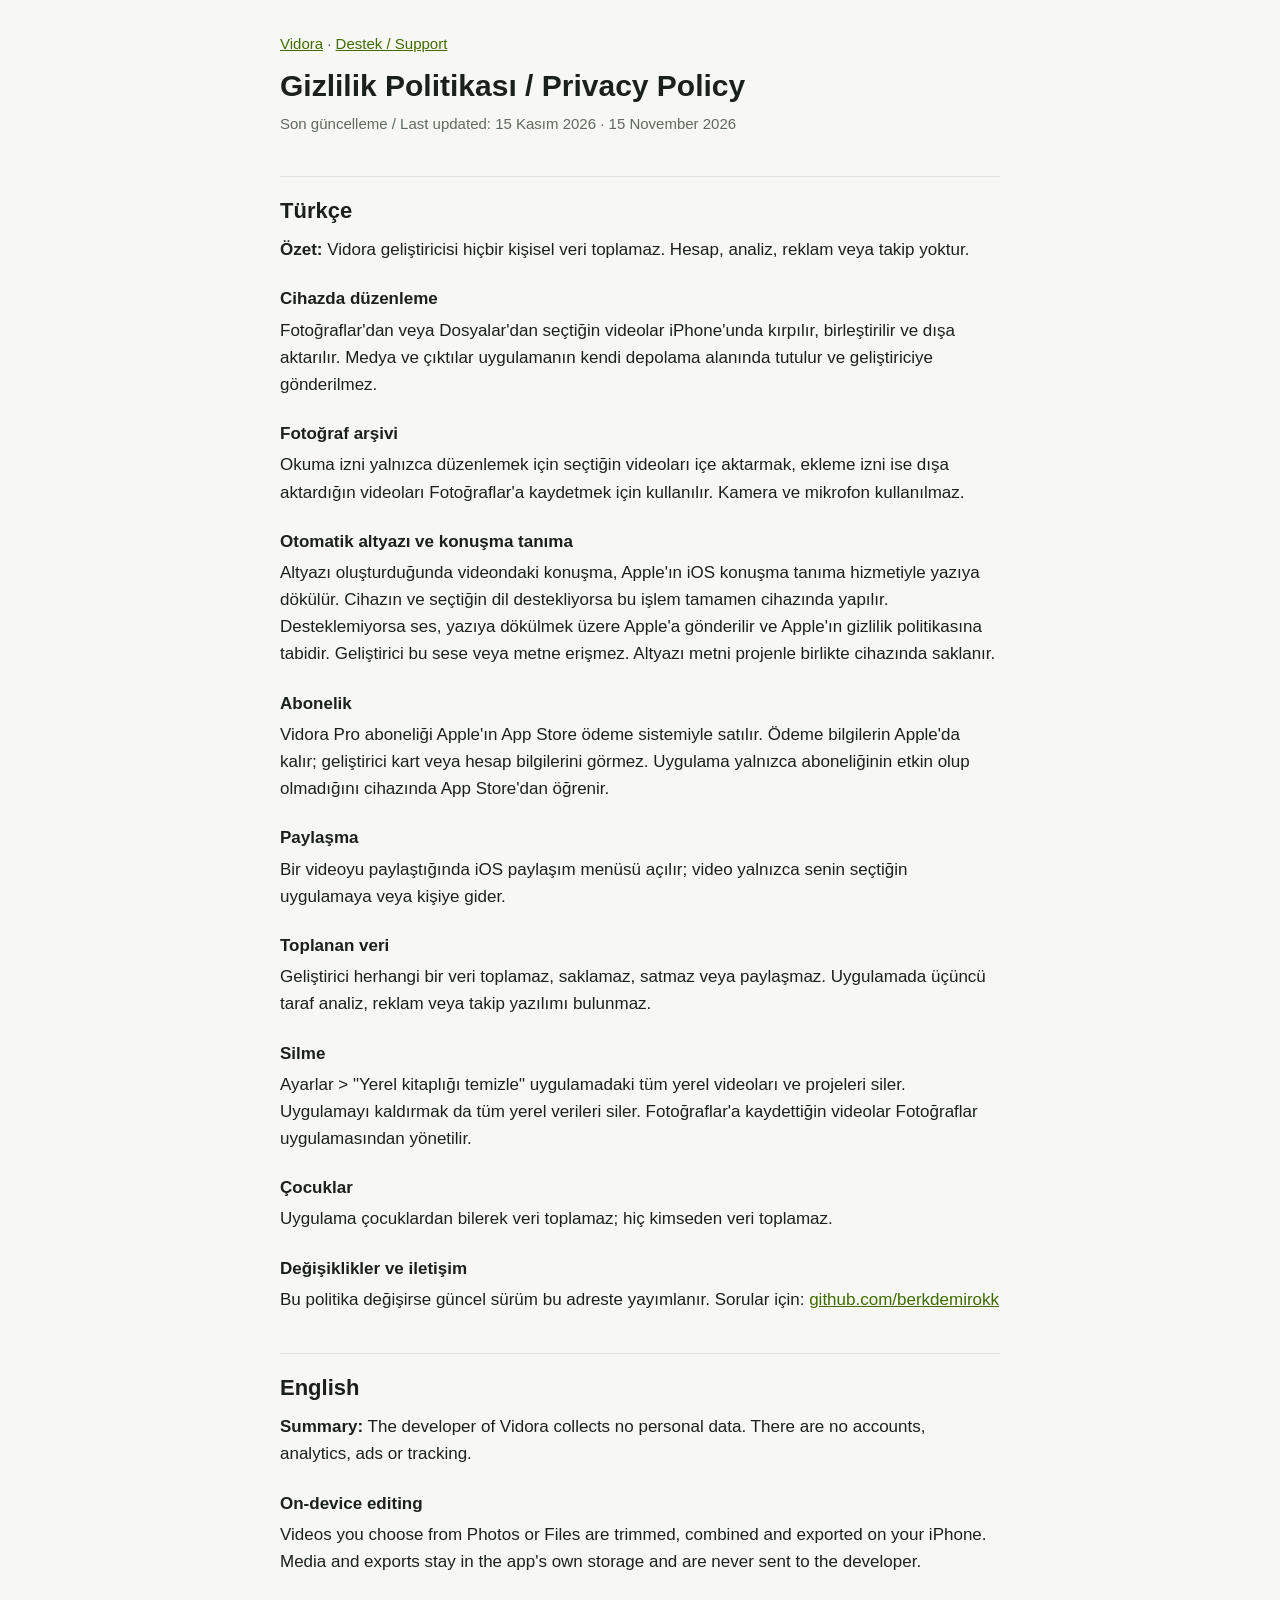
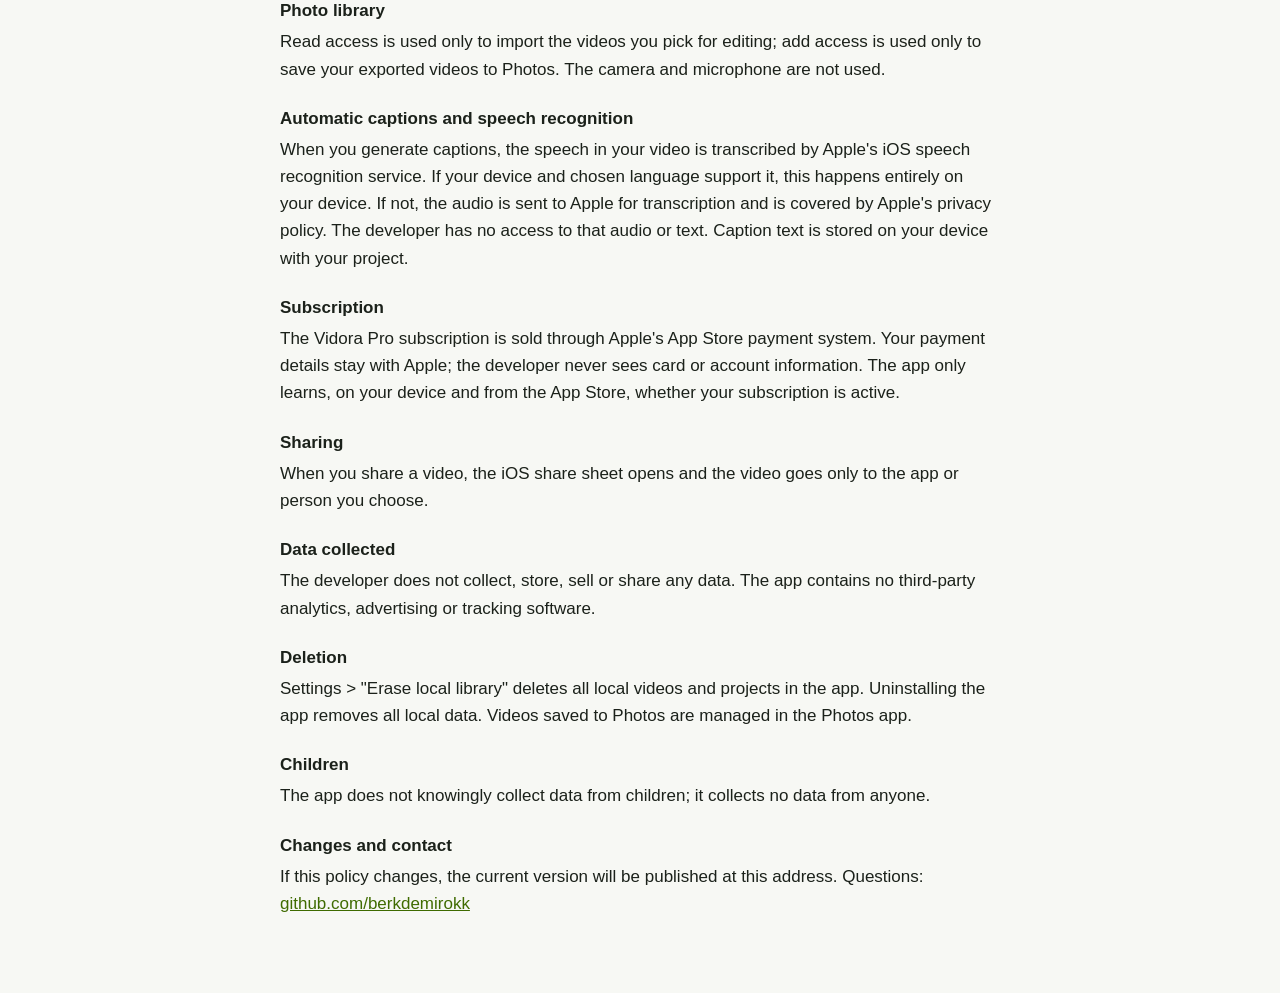
==== vidora/privacy/index.html @ 3f69907d "Add Vidora landing, privacy policy and support pages Co-Authored-By: Claude Fable 5.2 <noreply@anthr" ====
<!doctype html>
<html lang="tr">
<head>
<meta charset="utf-8">
<meta name="viewport" content="width=device-width, initial-scale=1">
<title>Vidora – Gizlilik Politikası / Privacy Policy</title>
<link rel="stylesheet" href="../style.css">
</head>
<body>
<main>
<p class="nav"><a href="../">Vidora</a> · <a href="../support/">Destek / Support</a></p>
<h1>Gizlilik Politikası / Privacy Policy</h1>
<p class="muted">Son güncelleme / Last updated: 15 Kasım 2026 · 15 November 2026</p>

<h2 id="tr">Türkçe</h2>
<p><strong>Özet:</strong> Vidora geliştiricisi hiçbir kişisel veri toplamaz. Hesap, analiz, reklam veya takip yoktur.</p>
<h3>Cihazda düzenleme</h3>
<p>Fotoğraflar'dan veya Dosyalar'dan seçtiğin videolar iPhone'unda kırpılır, birleştirilir ve dışa aktarılır. Medya ve çıktılar uygulamanın kendi depolama alanında tutulur ve geliştiriciye gönderilmez.</p>
<h3>Fotoğraf arşivi</h3>
<p>Okuma izni yalnızca düzenlemek için seçtiğin videoları içe aktarmak, ekleme izni ise dışa aktardığın videoları Fotoğraflar'a kaydetmek için kullanılır. Kamera ve mikrofon kullanılmaz.</p>
<h3>Otomatik altyazı ve konuşma tanıma</h3>
<p>Altyazı oluşturduğunda videondaki konuşma, Apple'ın iOS konuşma tanıma hizmetiyle yazıya dökülür. Cihazın ve seçtiğin dil destekliyorsa bu işlem tamamen cihazında yapılır. Desteklemiyorsa ses, yazıya dökülmek üzere Apple'a gönderilir ve Apple'ın gizlilik politikasına tabidir. Geliştirici bu sese veya metne erişmez. Altyazı metni projenle birlikte cihazında saklanır.</p>
<h3>Abonelik</h3>
<p>Vidora Pro aboneliği Apple'ın App Store ödeme sistemiyle satılır. Ödeme bilgilerin Apple'da kalır; geliştirici kart veya hesap bilgilerini görmez. Uygulama yalnızca aboneliğinin etkin olup olmadığını cihazında App Store'dan öğrenir.</p>
<h3>Paylaşma</h3>
<p>Bir videoyu paylaştığında iOS paylaşım menüsü açılır; video yalnızca senin seçtiğin uygulamaya veya kişiye gider.</p>
<h3>Toplanan veri</h3>
<p>Geliştirici herhangi bir veri toplamaz, saklamaz, satmaz veya paylaşmaz. Uygulamada üçüncü taraf analiz, reklam veya takip yazılımı bulunmaz.</p>
<h3>Silme</h3>
<p>Ayarlar &gt; "Yerel kitaplığı temizle" uygulamadaki tüm yerel videoları ve projeleri siler. Uygulamayı kaldırmak da tüm yerel verileri siler. Fotoğraflar'a kaydettiğin videolar Fotoğraflar uygulamasından yönetilir.</p>
<h3>Çocuklar</h3>
<p>Uygulama çocuklardan bilerek veri toplamaz; hiç kimseden veri toplamaz.</p>
<h3>Değişiklikler ve iletişim</h3>
<p>Bu politika değişirse güncel sürüm bu adreste yayımlanır. Sorular için: <a href="https://github.com/berkdemirokk">github.com/berkdemirokk</a></p>

<h2 id="en">English</h2>
<p><strong>Summary:</strong> The developer of Vidora collects no personal data. There are no accounts, analytics, ads or tracking.</p>
<h3>On-device editing</h3>
<p>Videos you choose from Photos or Files are trimmed, combined and exported on your iPhone. Media and exports stay in the app's own storage and are never sent to the developer.</p>
<h3>Photo library</h3>
<p>Read access is used only to import the videos you pick for editing; add access is used only to save your exported videos to Photos. The camera and microphone are not used.</p>
<h3>Automatic captions and speech recognition</h3>
<p>When you generate captions, the speech in your video is transcribed by Apple's iOS speech recognition service. If your device and chosen language support it, this happens entirely on your device. If not, the audio is sent to Apple for transcription and is covered by Apple's privacy policy. The developer has no access to that audio or text. Caption text is stored on your device with your project.</p>
<h3>Subscription</h3>
<p>The Vidora Pro subscription is sold through Apple's App Store payment system. Your payment details stay with Apple; the developer never sees card or account information. The app only learns, on your device and from the App Store, whether your subscription is active.</p>
<h3>Sharing</h3>
<p>When you share a video, the iOS share sheet opens and the video goes only to the app or person you choose.</p>
<h3>Data collected</h3>
<p>The developer does not collect, store, sell or share any data. The app contains no third-party analytics, advertising or tracking software.</p>
<h3>Deletion</h3>
<p>Settings &gt; "Erase local library" deletes all local videos and projects in the app. Uninstalling the app removes all local data. Videos saved to Photos are managed in the Photos app.</p>
<h3>Children</h3>
<p>The app does not knowingly collect data from children; it collects no data from anyone.</p>
<h3>Changes and contact</h3>
<p>If this policy changes, the current version will be published at this address. Questions: <a href="https://github.com/berkdemirokk">github.com/berkdemirokk</a></p>
</main>
</body>
</html>
---- vidora/style.css ----
:root { color-scheme: light dark; }
body {
  margin: 0;
  font: 17px/1.6 -apple-system, BlinkMacSystemFont, "Segoe UI", Roboto, sans-serif;
  background: #131713;
  color: #e9efe6;
}
main { max-width: 720px; margin: 0 auto; padding: 32px 20px 64px; }
h1 { font-size: 30px; line-height: 1.2; margin: 12px 0 8px; }
h2 { font-size: 22px; margin: 40px 0 8px; padding-top: 16px; border-top: 1px solid #2c362c; }
h3 { font-size: 17px; margin: 22px 0 4px; }
p, dd { margin: 0 0 12px; }
dt { font-weight: 600; margin-top: 14px; }
dd { margin-left: 0; color: #c4cfc0; }
a { color: #b6e36a; }
.muted, .nav { color: #9aa795; font-size: 15px; }
@media (prefers-color-scheme: light) {
  body { background: #f7f8f4; color: #1b211a; }
  h2 { border-top-color: #dfe4d8; }
  dd { color: #444d42; }
  a { color: #3f6b00; }
  .muted, .nav { color: #5f6a5c; }
}
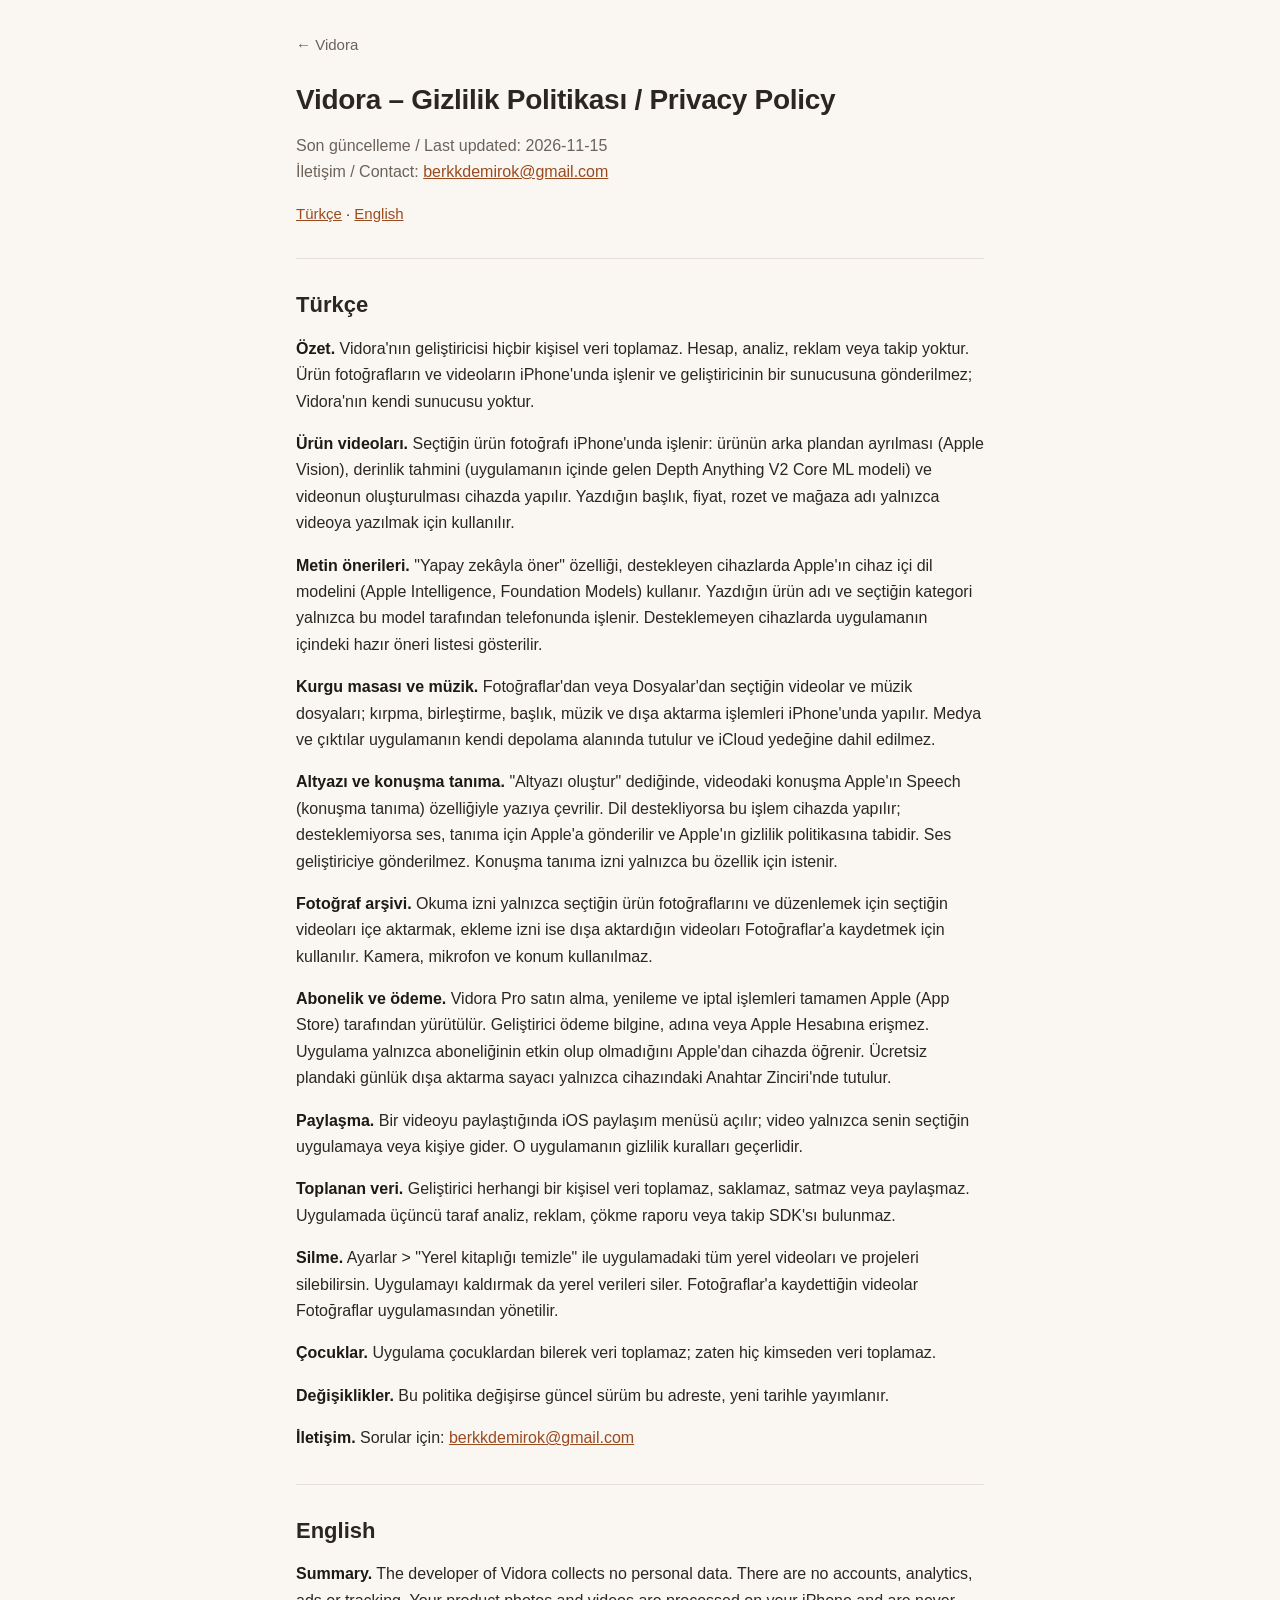
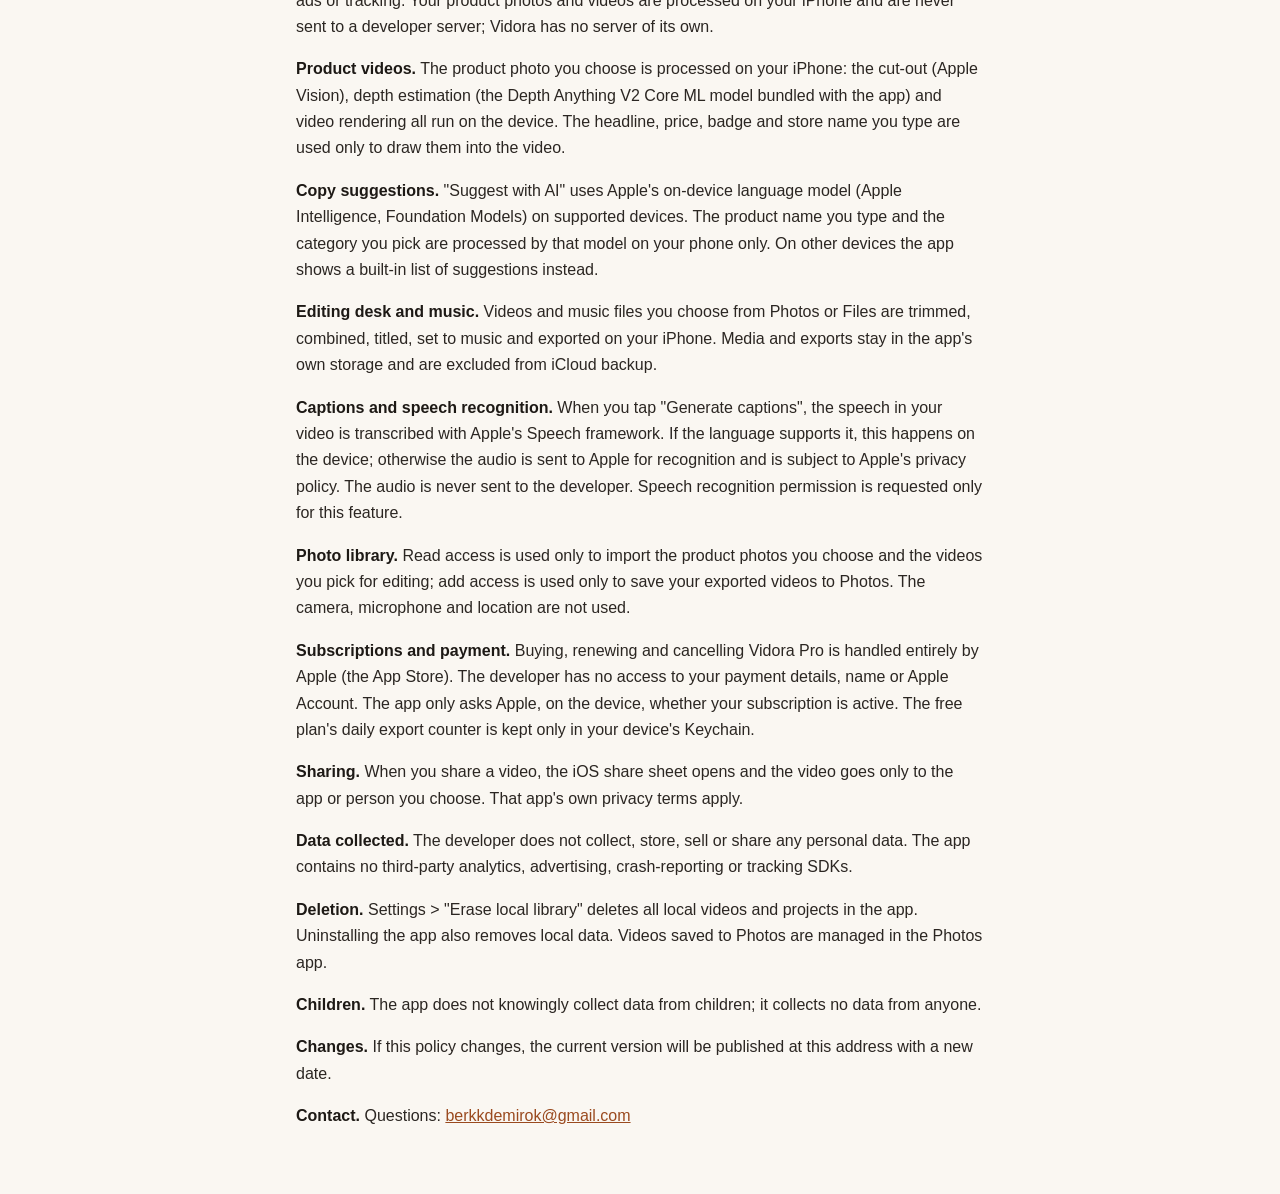
==== commit 39a1005c: "Update Vidora privacy and support pages for the product video version Covers on-device product photo" ====
--- a/vidora/privacy/index.html
+++ b/vidora/privacy/index.html
@@ -3,56 +3,98 @@
 <head>
 <meta charset="utf-8">
 <meta name="viewport" content="width=device-width, initial-scale=1">
-<title>Vidora – Gizlilik Politikası / Privacy Policy</title>
-<link rel="stylesheet" href="../style.css">
+<title>Gizlilik Politikası / Privacy Policy – Vidora</title>
+<meta name="description" content="Vidora gizlilik politikası / Vidora privacy policy">
+<style>
+  :root { --bg: #faf7f2; --text: #2b2622; --muted: #6b625a; --line: #e6dfd5; --accent: #9a4a1f; }
+  * { box-sizing: border-box; }
+  html { -webkit-text-size-adjust: 100%; }
+  body { margin: 0; background: var(--bg); color: var(--text); font: 16px/1.65 -apple-system, BlinkMacSystemFont, "Segoe UI", Roboto, "Helvetica Neue", Arial, sans-serif; }
+  main { max-width: 720px; margin: 0 auto; padding: 32px 16px 48px; overflow-wrap: break-word; }
+  .home { display: inline-block; margin-bottom: 24px; color: var(--muted); text-decoration: none; font-size: 0.9375rem; }
+  .home:hover { color: var(--accent); }
+  h1 { font-size: 1.75rem; line-height: 1.25; margin: 0 0 16px; letter-spacing: -0.01em; }
+  h2 { font-size: 1.375rem; line-height: 1.3; margin: 0 0 16px; }
+  .meta { color: var(--muted); margin: 0; }
+  hr { border: 0; border-top: 1px solid var(--line); margin: 32px 0; }
+  p { margin: 0 0 16px; }
+  strong { color: #1d1915; }
+  a { color: var(--accent); }
+  .lang-nav { margin: 16px 0 0; font-size: 0.9375rem; }
+</style>
 </head>
 <body>
 <main>
-<p class="nav"><a href="../">Vidora</a> · <a href="../support/">Destek / Support</a></p>
-<h1>Gizlilik Politikası / Privacy Policy</h1>
-<p class="muted">Son güncelleme / Last updated: 15 Kasım 2026 · 15 November 2026</p>
+  <a class="home" href="../">&larr; Vidora</a>
 
-<h2 id="tr">Türkçe</h2>
-<p><strong>Özet:</strong> Vidora geliştiricisi hiçbir kişisel veri toplamaz. Hesap, analiz, reklam veya takip yoktur.</p>
-<h3>Cihazda düzenleme</h3>
-<p>Fotoğraflar'dan veya Dosyalar'dan seçtiğin videolar iPhone'unda kırpılır, birleştirilir ve dışa aktarılır. Medya ve çıktılar uygulamanın kendi depolama alanında tutulur ve geliştiriciye gönderilmez.</p>
-<h3>Fotoğraf arşivi</h3>
-<p>Okuma izni yalnızca düzenlemek için seçtiğin videoları içe aktarmak, ekleme izni ise dışa aktardığın videoları Fotoğraflar'a kaydetmek için kullanılır. Kamera ve mikrofon kullanılmaz.</p>
-<h3>Otomatik altyazı ve konuşma tanıma</h3>
-<p>Altyazı oluşturduğunda videondaki konuşma, Apple'ın iOS konuşma tanıma hizmetiyle yazıya dökülür. Cihazın ve seçtiğin dil destekliyorsa bu işlem tamamen cihazında yapılır. Desteklemiyorsa ses, yazıya dökülmek üzere Apple'a gönderilir ve Apple'ın gizlilik politikasına tabidir. Geliştirici bu sese veya metne erişmez. Altyazı metni projenle birlikte cihazında saklanır.</p>
-<h3>Abonelik</h3>
-<p>Vidora Pro aboneliği Apple'ın App Store ödeme sistemiyle satılır. Ödeme bilgilerin Apple'da kalır; geliştirici kart veya hesap bilgilerini görmez. Uygulama yalnızca aboneliğinin etkin olup olmadığını cihazında App Store'dan öğrenir.</p>
-<h3>Paylaşma</h3>
-<p>Bir videoyu paylaştığında iOS paylaşım menüsü açılır; video yalnızca senin seçtiğin uygulamaya veya kişiye gider.</p>
-<h3>Toplanan veri</h3>
-<p>Geliştirici herhangi bir veri toplamaz, saklamaz, satmaz veya paylaşmaz. Uygulamada üçüncü taraf analiz, reklam veya takip yazılımı bulunmaz.</p>
-<h3>Silme</h3>
-<p>Ayarlar &gt; "Yerel kitaplığı temizle" uygulamadaki tüm yerel videoları ve projeleri siler. Uygulamayı kaldırmak da tüm yerel verileri siler. Fotoğraflar'a kaydettiğin videolar Fotoğraflar uygulamasından yönetilir.</p>
-<h3>Çocuklar</h3>
-<p>Uygulama çocuklardan bilerek veri toplamaz; hiç kimseden veri toplamaz.</p>
-<h3>Değişiklikler ve iletişim</h3>
-<p>Bu politika değişirse güncel sürüm bu adreste yayımlanır. Sorular için: <a href="https://github.com/berkdemirokk">github.com/berkdemirokk</a></p>
+  <h1>Vidora – Gizlilik Politikası / Privacy Policy</h1>
+  <p class="meta">Son güncelleme / Last updated: 2026-11-15<br>
+  İletişim / Contact: <a href="mailto:berkkdemirok@gmail.com">berkkdemirok@gmail.com</a></p>
+  <p class="lang-nav"><a href="#tr">Türkçe</a> · <a href="#en">English</a></p>
 
-<h2 id="en">English</h2>
-<p><strong>Summary:</strong> The developer of Vidora collects no personal data. There are no accounts, analytics, ads or tracking.</p>
-<h3>On-device editing</h3>
-<p>Videos you choose from Photos or Files are trimmed, combined and exported on your iPhone. Media and exports stay in the app's own storage and are never sent to the developer.</p>
-<h3>Photo library</h3>
-<p>Read access is used only to import the videos you pick for editing; add access is used only to save your exported videos to Photos. The camera and microphone are not used.</p>
-<h3>Automatic captions and speech recognition</h3>
-<p>When you generate captions, the speech in your video is transcribed by Apple's iOS speech recognition service. If your device and chosen language support it, this happens entirely on your device. If not, the audio is sent to Apple for transcription and is covered by Apple's privacy policy. The developer has no access to that audio or text. Caption text is stored on your device with your project.</p>
-<h3>Subscription</h3>
-<p>The Vidora Pro subscription is sold through Apple's App Store payment system. Your payment details stay with Apple; the developer never sees card or account information. The app only learns, on your device and from the App Store, whether your subscription is active.</p>
-<h3>Sharing</h3>
-<p>When you share a video, the iOS share sheet opens and the video goes only to the app or person you choose.</p>
-<h3>Data collected</h3>
-<p>The developer does not collect, store, sell or share any data. The app contains no third-party analytics, advertising or tracking software.</p>
-<h3>Deletion</h3>
-<p>Settings &gt; "Erase local library" deletes all local videos and projects in the app. Uninstalling the app removes all local data. Videos saved to Photos are managed in the Photos app.</p>
-<h3>Children</h3>
-<p>The app does not knowingly collect data from children; it collects no data from anyone.</p>
-<h3>Changes and contact</h3>
-<p>If this policy changes, the current version will be published at this address. Questions: <a href="https://github.com/berkdemirokk">github.com/berkdemirokk</a></p>
+  <hr>
+
+  <section id="tr" lang="tr">
+    <h2>Türkçe</h2>
+
+    <p><strong>Özet.</strong> Vidora'nın geliştiricisi hiçbir kişisel veri toplamaz. Hesap, analiz, reklam veya takip yoktur. Ürün fotoğrafların ve videoların iPhone'unda işlenir ve geliştiricinin bir sunucusuna gönderilmez; Vidora'nın kendi sunucusu yoktur.</p>
+
+    <p><strong>Ürün videoları.</strong> Seçtiğin ürün fotoğrafı iPhone'unda işlenir: ürünün arka plandan ayrılması (Apple Vision), derinlik tahmini (uygulamanın içinde gelen Depth Anything V2 Core ML modeli) ve videonun oluşturulması cihazda yapılır. Yazdığın başlık, fiyat, rozet ve mağaza adı yalnızca videoya yazılmak için kullanılır.</p>
+
+    <p><strong>Metin önerileri.</strong> "Yapay zekâyla öner" özelliği, destekleyen cihazlarda Apple'ın cihaz içi dil modelini (Apple Intelligence, Foundation Models) kullanır. Yazdığın ürün adı ve seçtiğin kategori yalnızca bu model tarafından telefonunda işlenir. Desteklemeyen cihazlarda uygulamanın içindeki hazır öneri listesi gösterilir.</p>
+
+    <p><strong>Kurgu masası ve müzik.</strong> Fotoğraflar'dan veya Dosyalar'dan seçtiğin videolar ve müzik dosyaları; kırpma, birleştirme, başlık, müzik ve dışa aktarma işlemleri iPhone'unda yapılır. Medya ve çıktılar uygulamanın kendi depolama alanında tutulur ve iCloud yedeğine dahil edilmez.</p>
+
+    <p><strong>Altyazı ve konuşma tanıma.</strong> "Altyazı oluştur" dediğinde, videodaki konuşma Apple'ın Speech (konuşma tanıma) özelliğiyle yazıya çevrilir. Dil destekliyorsa bu işlem cihazda yapılır; desteklemiyorsa ses, tanıma için Apple'a gönderilir ve Apple'ın gizlilik politikasına tabidir. Ses geliştiriciye gönderilmez. Konuşma tanıma izni yalnızca bu özellik için istenir.</p>
+
+    <p><strong>Fotoğraf arşivi.</strong> Okuma izni yalnızca seçtiğin ürün fotoğraflarını ve düzenlemek için seçtiğin videoları içe aktarmak, ekleme izni ise dışa aktardığın videoları Fotoğraflar'a kaydetmek için kullanılır. Kamera, mikrofon ve konum kullanılmaz.</p>
+
+    <p><strong>Abonelik ve ödeme.</strong> Vidora Pro satın alma, yenileme ve iptal işlemleri tamamen Apple (App Store) tarafından yürütülür. Geliştirici ödeme bilgine, adına veya Apple Hesabına erişmez. Uygulama yalnızca aboneliğinin etkin olup olmadığını Apple'dan cihazda öğrenir. Ücretsiz plandaki günlük dışa aktarma sayacı yalnızca cihazındaki Anahtar Zinciri'nde tutulur.</p>
+
+    <p><strong>Paylaşma.</strong> Bir videoyu paylaştığında iOS paylaşım menüsü açılır; video yalnızca senin seçtiğin uygulamaya veya kişiye gider. O uygulamanın gizlilik kuralları geçerlidir.</p>
+
+    <p><strong>Toplanan veri.</strong> Geliştirici herhangi bir kişisel veri toplamaz, saklamaz, satmaz veya paylaşmaz. Uygulamada üçüncü taraf analiz, reklam, çökme raporu veya takip SDK'sı bulunmaz.</p>
+
+    <p><strong>Silme.</strong> Ayarlar &gt; "Yerel kitaplığı temizle" ile uygulamadaki tüm yerel videoları ve projeleri silebilirsin. Uygulamayı kaldırmak da yerel verileri siler. Fotoğraflar'a kaydettiğin videolar Fotoğraflar uygulamasından yönetilir.</p>
+
+    <p><strong>Çocuklar.</strong> Uygulama çocuklardan bilerek veri toplamaz; zaten hiç kimseden veri toplamaz.</p>
+
+    <p><strong>Değişiklikler.</strong> Bu politika değişirse güncel sürüm bu adreste, yeni tarihle yayımlanır.</p>
+
+    <p><strong>İletişim.</strong> Sorular için: <a href="mailto:berkkdemirok@gmail.com">berkkdemirok@gmail.com</a></p>
+  </section>
+
+  <hr>
+
+  <section id="en" lang="en">
+    <h2>English</h2>
+
+    <p><strong>Summary.</strong> The developer of Vidora collects no personal data. There are no accounts, analytics, ads or tracking. Your product photos and videos are processed on your iPhone and are never sent to a developer server; Vidora has no server of its own.</p>
+
+    <p><strong>Product videos.</strong> The product photo you choose is processed on your iPhone: the cut-out (Apple Vision), depth estimation (the Depth Anything V2 Core ML model bundled with the app) and video rendering all run on the device. The headline, price, badge and store name you type are used only to draw them into the video.</p>
+
+    <p><strong>Copy suggestions.</strong> "Suggest with AI" uses Apple's on-device language model (Apple Intelligence, Foundation Models) on supported devices. The product name you type and the category you pick are processed by that model on your phone only. On other devices the app shows a built-in list of suggestions instead.</p>
+
+    <p><strong>Editing desk and music.</strong> Videos and music files you choose from Photos or Files are trimmed, combined, titled, set to music and exported on your iPhone. Media and exports stay in the app's own storage and are excluded from iCloud backup.</p>
+
+    <p><strong>Captions and speech recognition.</strong> When you tap "Generate captions", the speech in your video is transcribed with Apple's Speech framework. If the language supports it, this happens on the device; otherwise the audio is sent to Apple for recognition and is subject to Apple's privacy policy. The audio is never sent to the developer. Speech recognition permission is requested only for this feature.</p>
+
+    <p><strong>Photo library.</strong> Read access is used only to import the product photos you choose and the videos you pick for editing; add access is used only to save your exported videos to Photos. The camera, microphone and location are not used.</p>
+
+    <p><strong>Subscriptions and payment.</strong> Buying, renewing and cancelling Vidora Pro is handled entirely by Apple (the App Store). The developer has no access to your payment details, name or Apple Account. The app only asks Apple, on the device, whether your subscription is active. The free plan's daily export counter is kept only in your device's Keychain.</p>
+
+    <p><strong>Sharing.</strong> When you share a video, the iOS share sheet opens and the video goes only to the app or person you choose. That app's own privacy terms apply.</p>
+
+    <p><strong>Data collected.</strong> The developer does not collect, store, sell or share any personal data. The app contains no third-party analytics, advertising, crash-reporting or tracking SDKs.</p>
+
+    <p><strong>Deletion.</strong> Settings &gt; "Erase local library" deletes all local videos and projects in the app. Uninstalling the app also removes local data. Videos saved to Photos are managed in the Photos app.</p>
+
+    <p><strong>Children.</strong> The app does not knowingly collect data from children; it collects no data from anyone.</p>
+
+    <p><strong>Changes.</strong> If this policy changes, the current version will be published at this address with a new date.</p>
+
+    <p><strong>Contact.</strong> Questions: <a href="mailto:berkkdemirok@gmail.com">berkkdemirok@gmail.com</a></p>
+  </section>
 </main>
 </body>
 </html>
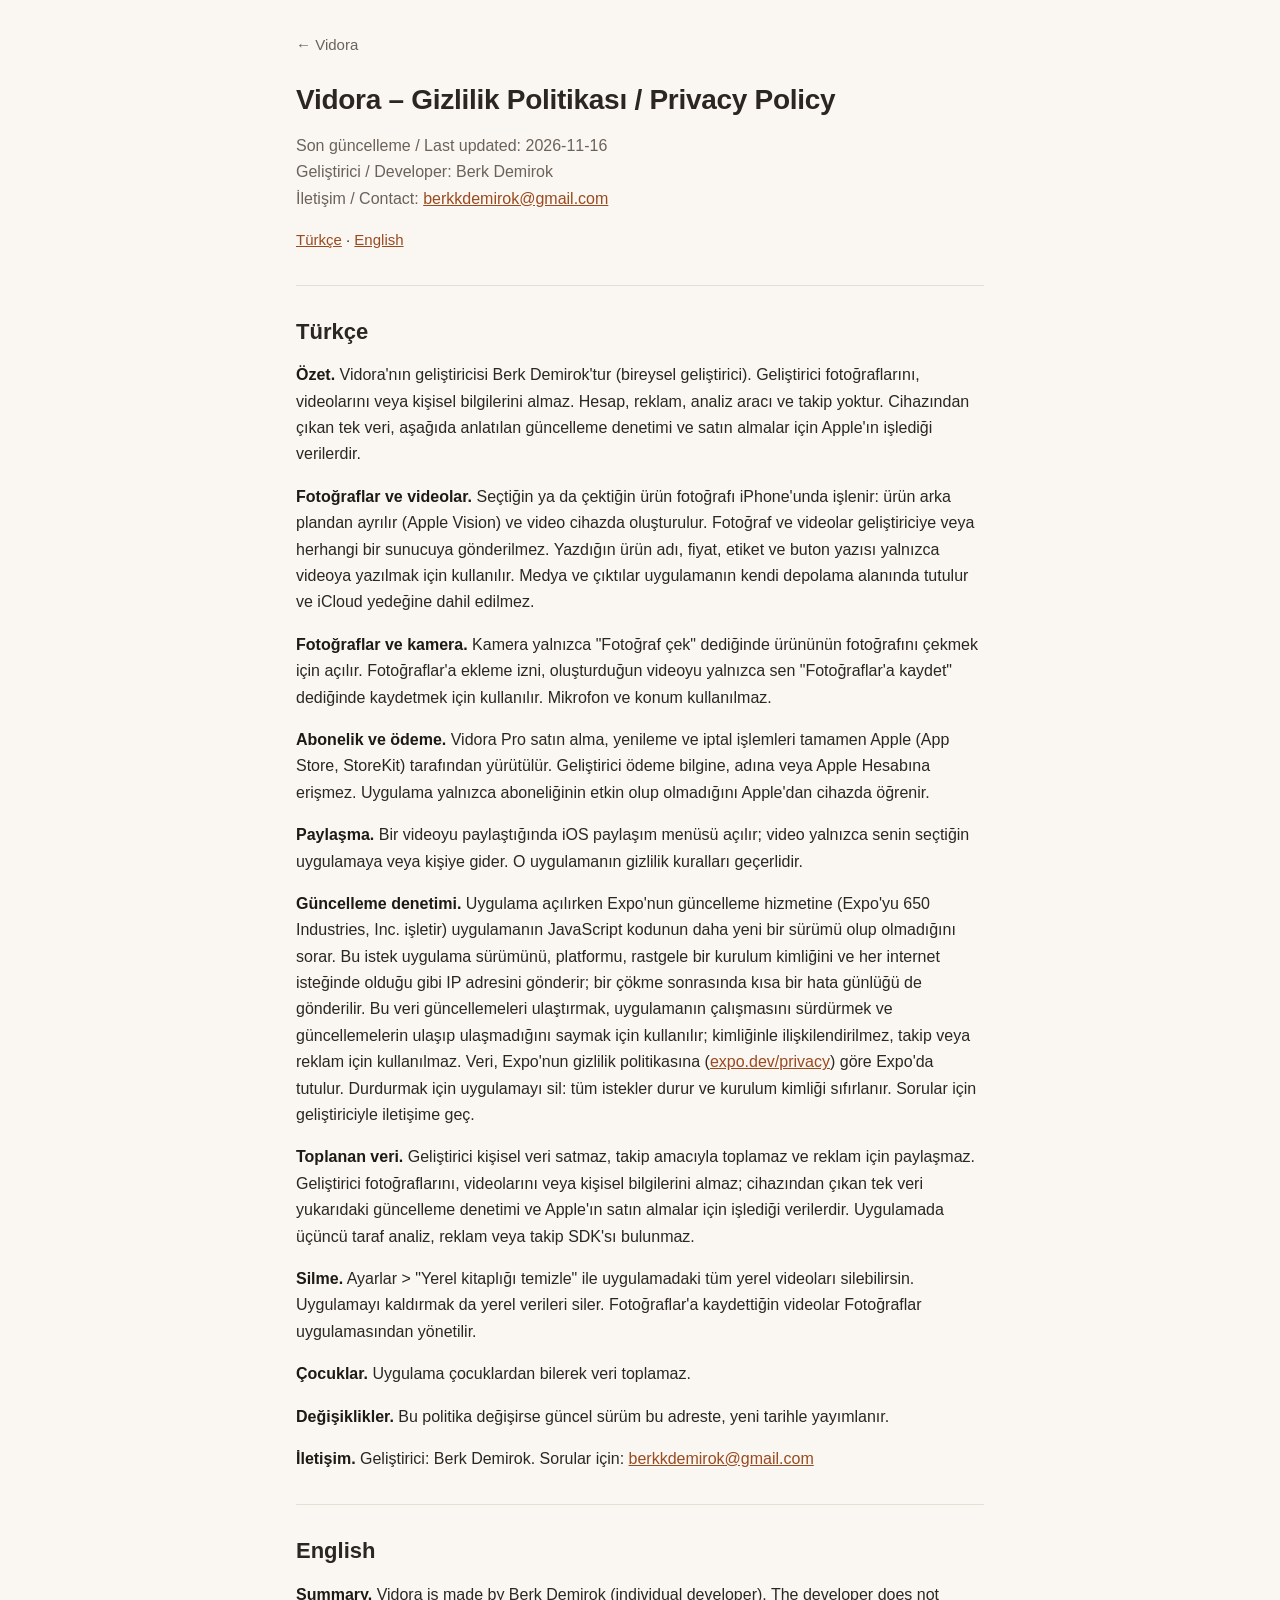
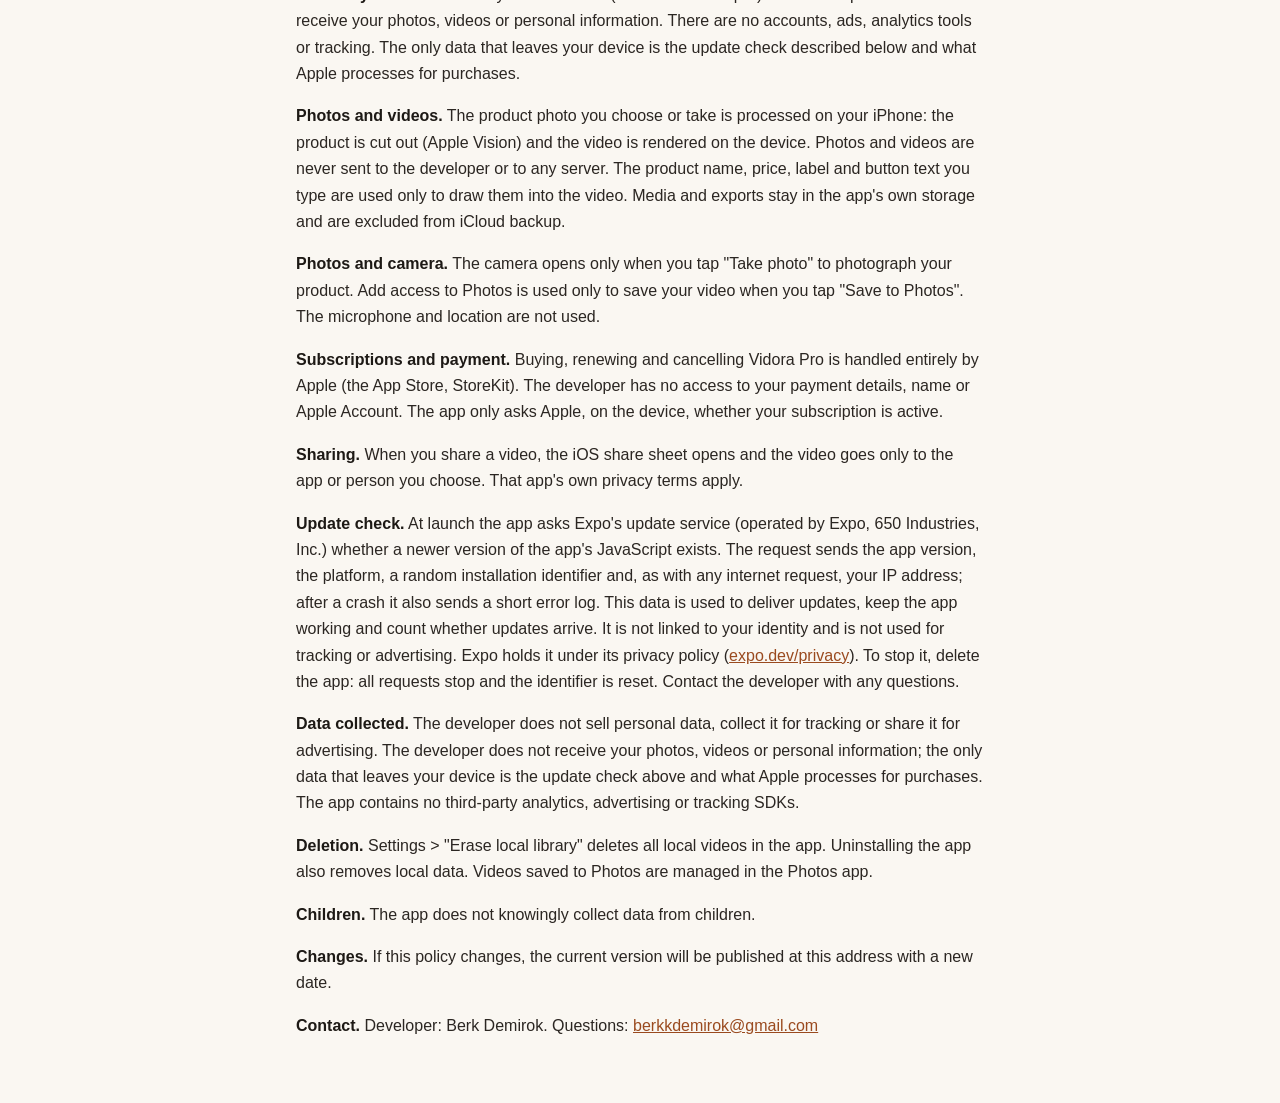
==== commit bb57134f: "Update Vidora privacy, support and landing pages for version 1.0 Describes the single-flow build: on" ====
--- a/vidora/privacy/index.html
+++ b/vidora/privacy/index.html
@@ -28,7 +28,8 @@
   <a class="home" href="../">&larr; Vidora</a>
 
   <h1>Vidora – Gizlilik Politikası / Privacy Policy</h1>
-  <p class="meta">Son güncelleme / Last updated: 2026-11-15<br>
+  <p class="meta">Son güncelleme / Last updated: 2026-11-16<br>
+  Geliştirici / Developer: Berk Demirok<br>
   İletişim / Contact: <a href="mailto:berkkdemirok@gmail.com">berkkdemirok@gmail.com</a></p>
   <p class="lang-nav"><a href="#tr">Türkçe</a> · <a href="#en">English</a></p>
 
@@ -37,31 +38,28 @@
   <section id="tr" lang="tr">
     <h2>Türkçe</h2>
 
-    <p><strong>Özet.</strong> Vidora'nın geliştiricisi hiçbir kişisel veri toplamaz. Hesap, analiz, reklam veya takip yoktur. Ürün fotoğrafların ve videoların iPhone'unda işlenir ve geliştiricinin bir sunucusuna gönderilmez; Vidora'nın kendi sunucusu yoktur.</p>
+    <p><strong>Özet.</strong> Vidora'nın geliştiricisi Berk Demirok'tur (bireysel geliştirici). Geliştirici fotoğraflarını, videolarını veya kişisel bilgilerini almaz. Hesap, reklam, analiz aracı ve takip yoktur. Cihazından çıkan tek veri, aşağıda anlatılan güncelleme denetimi ve satın almalar için Apple'ın işlediği verilerdir.</p>
 
-    <p><strong>Ürün videoları.</strong> Seçtiğin ürün fotoğrafı iPhone'unda işlenir: ürünün arka plandan ayrılması (Apple Vision), derinlik tahmini (uygulamanın içinde gelen Depth Anything V2 Core ML modeli) ve videonun oluşturulması cihazda yapılır. Yazdığın başlık, fiyat, rozet ve mağaza adı yalnızca videoya yazılmak için kullanılır.</p>
+    <p><strong>Fotoğraflar ve videolar.</strong> Seçtiğin ya da çektiğin ürün fotoğrafı iPhone'unda işlenir: ürün arka plandan ayrılır (Apple Vision) ve video cihazda oluşturulur. Fotoğraf ve videolar geliştiriciye veya herhangi bir sunucuya gönderilmez. Yazdığın ürün adı, fiyat, etiket ve buton yazısı yalnızca videoya yazılmak için kullanılır. Medya ve çıktılar uygulamanın kendi depolama alanında tutulur ve iCloud yedeğine dahil edilmez.</p>
 
-    <p><strong>Metin önerileri.</strong> "Yapay zekâyla öner" özelliği, destekleyen cihazlarda Apple'ın cihaz içi dil modelini (Apple Intelligence, Foundation Models) kullanır. Yazdığın ürün adı ve seçtiğin kategori yalnızca bu model tarafından telefonunda işlenir. Desteklemeyen cihazlarda uygulamanın içindeki hazır öneri listesi gösterilir.</p>
+    <p><strong>Fotoğraflar ve kamera.</strong> Kamera yalnızca "Fotoğraf çek" dediğinde ürününün fotoğrafını çekmek için açılır. Fotoğraflar'a ekleme izni, oluşturduğun videoyu yalnızca sen "Fotoğraflar'a kaydet" dediğinde kaydetmek için kullanılır. Mikrofon ve konum kullanılmaz.</p>
 
-    <p><strong>Kurgu masası ve müzik.</strong> Fotoğraflar'dan veya Dosyalar'dan seçtiğin videolar ve müzik dosyaları; kırpma, birleştirme, başlık, müzik ve dışa aktarma işlemleri iPhone'unda yapılır. Medya ve çıktılar uygulamanın kendi depolama alanında tutulur ve iCloud yedeğine dahil edilmez.</p>
-
-    <p><strong>Altyazı ve konuşma tanıma.</strong> "Altyazı oluştur" dediğinde, videodaki konuşma Apple'ın Speech (konuşma tanıma) özelliğiyle yazıya çevrilir. Dil destekliyorsa bu işlem cihazda yapılır; desteklemiyorsa ses, tanıma için Apple'a gönderilir ve Apple'ın gizlilik politikasına tabidir. Ses geliştiriciye gönderilmez. Konuşma tanıma izni yalnızca bu özellik için istenir.</p>
-
-    <p><strong>Fotoğraf arşivi.</strong> Okuma izni yalnızca seçtiğin ürün fotoğraflarını ve düzenlemek için seçtiğin videoları içe aktarmak, ekleme izni ise dışa aktardığın videoları Fotoğraflar'a kaydetmek için kullanılır. Kamera, mikrofon ve konum kullanılmaz.</p>
-
-    <p><strong>Abonelik ve ödeme.</strong> Vidora Pro satın alma, yenileme ve iptal işlemleri tamamen Apple (App Store) tarafından yürütülür. Geliştirici ödeme bilgine, adına veya Apple Hesabına erişmez. Uygulama yalnızca aboneliğinin etkin olup olmadığını Apple'dan cihazda öğrenir. Ücretsiz plandaki günlük dışa aktarma sayacı yalnızca cihazındaki Anahtar Zinciri'nde tutulur.</p>
+    <p><strong>Abonelik ve ödeme.</strong> Vidora Pro satın alma, yenileme ve iptal işlemleri tamamen Apple (App Store, StoreKit) tarafından yürütülür. Geliştirici ödeme bilgine, adına veya Apple Hesabına erişmez. Uygulama yalnızca aboneliğinin etkin olup olmadığını Apple'dan cihazda öğrenir.</p>
 
     <p><strong>Paylaşma.</strong> Bir videoyu paylaştığında iOS paylaşım menüsü açılır; video yalnızca senin seçtiğin uygulamaya veya kişiye gider. O uygulamanın gizlilik kuralları geçerlidir.</p>
 
-    <p><strong>Toplanan veri.</strong> Geliştirici herhangi bir kişisel veri toplamaz, saklamaz, satmaz veya paylaşmaz. Uygulamada üçüncü taraf analiz, reklam, çökme raporu veya takip SDK'sı bulunmaz.</p>
+    <p><strong>Güncelleme denetimi.</strong> Uygulama açılırken Expo'nun güncelleme hizmetine (Expo'yu 650 Industries, Inc. işletir) uygulamanın JavaScript kodunun daha yeni bir sürümü olup olmadığını sorar. Bu istek uygulama sürümünü, platformu, rastgele bir kurulum kimliğini ve her internet isteğinde olduğu gibi IP adresini gönderir; bir çökme sonrasında kısa bir hata günlüğü de gönderilir. Bu veri güncellemeleri ulaştırmak, uygulamanın çalışmasını sürdürmek ve güncellemelerin ulaşıp ulaşmadığını saymak için kullanılır; kimliğinle ilişkilendirilmez, takip veya reklam için kullanılmaz. Veri, Expo'nun gizlilik politikasına (<a href="https://expo.dev/privacy">expo.dev/privacy</a>) göre Expo'da tutulur. Durdurmak için uygulamayı sil: tüm istekler durur ve kurulum kimliği sıfırlanır. Sorular için geliştiriciyle iletişime geç.</p>
 
-    <p><strong>Silme.</strong> Ayarlar &gt; "Yerel kitaplığı temizle" ile uygulamadaki tüm yerel videoları ve projeleri silebilirsin. Uygulamayı kaldırmak da yerel verileri siler. Fotoğraflar'a kaydettiğin videolar Fotoğraflar uygulamasından yönetilir.</p>
+    <p><strong>Toplanan veri.</strong> Geliştirici kişisel veri satmaz, takip amacıyla toplamaz ve reklam için paylaşmaz. Geliştirici fotoğraflarını, videolarını veya kişisel bilgilerini almaz; cihazından çıkan tek veri yukarıdaki güncelleme denetimi ve Apple'ın satın almalar için işlediği verilerdir. Uygulamada üçüncü taraf analiz, reklam veya takip SDK'sı bulunmaz.</p>
 
-    <p><strong>Çocuklar.</strong> Uygulama çocuklardan bilerek veri toplamaz; zaten hiç kimseden veri toplamaz.</p>
+    <p><strong>Silme.</strong> Ayarlar &gt; "Yerel kitaplığı temizle" ile uygulamadaki tüm yerel videoları silebilirsin. Uygulamayı kaldırmak da yerel verileri siler. Fotoğraflar'a kaydettiğin videolar Fotoğraflar uygulamasından yönetilir.</p>
+
+    <p><strong>Çocuklar.</strong> Uygulama çocuklardan bilerek veri toplamaz.</p>
 
     <p><strong>Değişiklikler.</strong> Bu politika değişirse güncel sürüm bu adreste, yeni tarihle yayımlanır.</p>
 
-    <p><strong>İletişim.</strong> Sorular için: <a href="mailto:berkkdemirok@gmail.com">berkkdemirok@gmail.com</a></p>
+    <p><strong>İletişim.</strong> Geliştirici: Berk Demirok. Sorular için: <a href="mailto:berkkdemirok@gmail.com">berkkdemirok@gmail.com</a></p>
+
   </section>
 
   <hr>
@@ -69,31 +67,28 @@
   <section id="en" lang="en">
     <h2>English</h2>
 
-    <p><strong>Summary.</strong> The developer of Vidora collects no personal data. There are no accounts, analytics, ads or tracking. Your product photos and videos are processed on your iPhone and are never sent to a developer server; Vidora has no server of its own.</p>
+    <p><strong>Summary.</strong> Vidora is made by Berk Demirok (individual developer). The developer does not receive your photos, videos or personal information. There are no accounts, ads, analytics tools or tracking. The only data that leaves your device is the update check described below and what Apple processes for purchases.</p>
 
-    <p><strong>Product videos.</strong> The product photo you choose is processed on your iPhone: the cut-out (Apple Vision), depth estimation (the Depth Anything V2 Core ML model bundled with the app) and video rendering all run on the device. The headline, price, badge and store name you type are used only to draw them into the video.</p>
+    <p><strong>Photos and videos.</strong> The product photo you choose or take is processed on your iPhone: the product is cut out (Apple Vision) and the video is rendered on the device. Photos and videos are never sent to the developer or to any server. The product name, price, label and button text you type are used only to draw them into the video. Media and exports stay in the app's own storage and are excluded from iCloud backup.</p>
 
-    <p><strong>Copy suggestions.</strong> "Suggest with AI" uses Apple's on-device language model (Apple Intelligence, Foundation Models) on supported devices. The product name you type and the category you pick are processed by that model on your phone only. On other devices the app shows a built-in list of suggestions instead.</p>
+    <p><strong>Photos and camera.</strong> The camera opens only when you tap "Take photo" to photograph your product. Add access to Photos is used only to save your video when you tap "Save to Photos". The microphone and location are not used.</p>
 
-    <p><strong>Editing desk and music.</strong> Videos and music files you choose from Photos or Files are trimmed, combined, titled, set to music and exported on your iPhone. Media and exports stay in the app's own storage and are excluded from iCloud backup.</p>
-
-    <p><strong>Captions and speech recognition.</strong> When you tap "Generate captions", the speech in your video is transcribed with Apple's Speech framework. If the language supports it, this happens on the device; otherwise the audio is sent to Apple for recognition and is subject to Apple's privacy policy. The audio is never sent to the developer. Speech recognition permission is requested only for this feature.</p>
-
-    <p><strong>Photo library.</strong> Read access is used only to import the product photos you choose and the videos you pick for editing; add access is used only to save your exported videos to Photos. The camera, microphone and location are not used.</p>
-
-    <p><strong>Subscriptions and payment.</strong> Buying, renewing and cancelling Vidora Pro is handled entirely by Apple (the App Store). The developer has no access to your payment details, name or Apple Account. The app only asks Apple, on the device, whether your subscription is active. The free plan's daily export counter is kept only in your device's Keychain.</p>
+    <p><strong>Subscriptions and payment.</strong> Buying, renewing and cancelling Vidora Pro is handled entirely by Apple (the App Store, StoreKit). The developer has no access to your payment details, name or Apple Account. The app only asks Apple, on the device, whether your subscription is active.</p>
 
     <p><strong>Sharing.</strong> When you share a video, the iOS share sheet opens and the video goes only to the app or person you choose. That app's own privacy terms apply.</p>
 
-    <p><strong>Data collected.</strong> The developer does not collect, store, sell or share any personal data. The app contains no third-party analytics, advertising, crash-reporting or tracking SDKs.</p>
+    <p><strong>Update check.</strong> At launch the app asks Expo's update service (operated by Expo, 650 Industries, Inc.) whether a newer version of the app's JavaScript exists. The request sends the app version, the platform, a random installation identifier and, as with any internet request, your IP address; after a crash it also sends a short error log. This data is used to deliver updates, keep the app working and count whether updates arrive. It is not linked to your identity and is not used for tracking or advertising. Expo holds it under its privacy policy (<a href="https://expo.dev/privacy">expo.dev/privacy</a>). To stop it, delete the app: all requests stop and the identifier is reset. Contact the developer with any questions.</p>
 
-    <p><strong>Deletion.</strong> Settings &gt; "Erase local library" deletes all local videos and projects in the app. Uninstalling the app also removes local data. Videos saved to Photos are managed in the Photos app.</p>
+    <p><strong>Data collected.</strong> The developer does not sell personal data, collect it for tracking or share it for advertising. The developer does not receive your photos, videos or personal information; the only data that leaves your device is the update check above and what Apple processes for purchases. The app contains no third-party analytics, advertising or tracking SDKs.</p>
 
-    <p><strong>Children.</strong> The app does not knowingly collect data from children; it collects no data from anyone.</p>
+    <p><strong>Deletion.</strong> Settings &gt; "Erase local library" deletes all local videos in the app. Uninstalling the app also removes local data. Videos saved to Photos are managed in the Photos app.</p>
+
+    <p><strong>Children.</strong> The app does not knowingly collect data from children.</p>
 
     <p><strong>Changes.</strong> If this policy changes, the current version will be published at this address with a new date.</p>
 
-    <p><strong>Contact.</strong> Questions: <a href="mailto:berkkdemirok@gmail.com">berkkdemirok@gmail.com</a></p>
+    <p><strong>Contact.</strong> Developer: Berk Demirok. Questions: <a href="mailto:berkkdemirok@gmail.com">berkkdemirok@gmail.com</a></p>
+
   </section>
 </main>
 </body>
